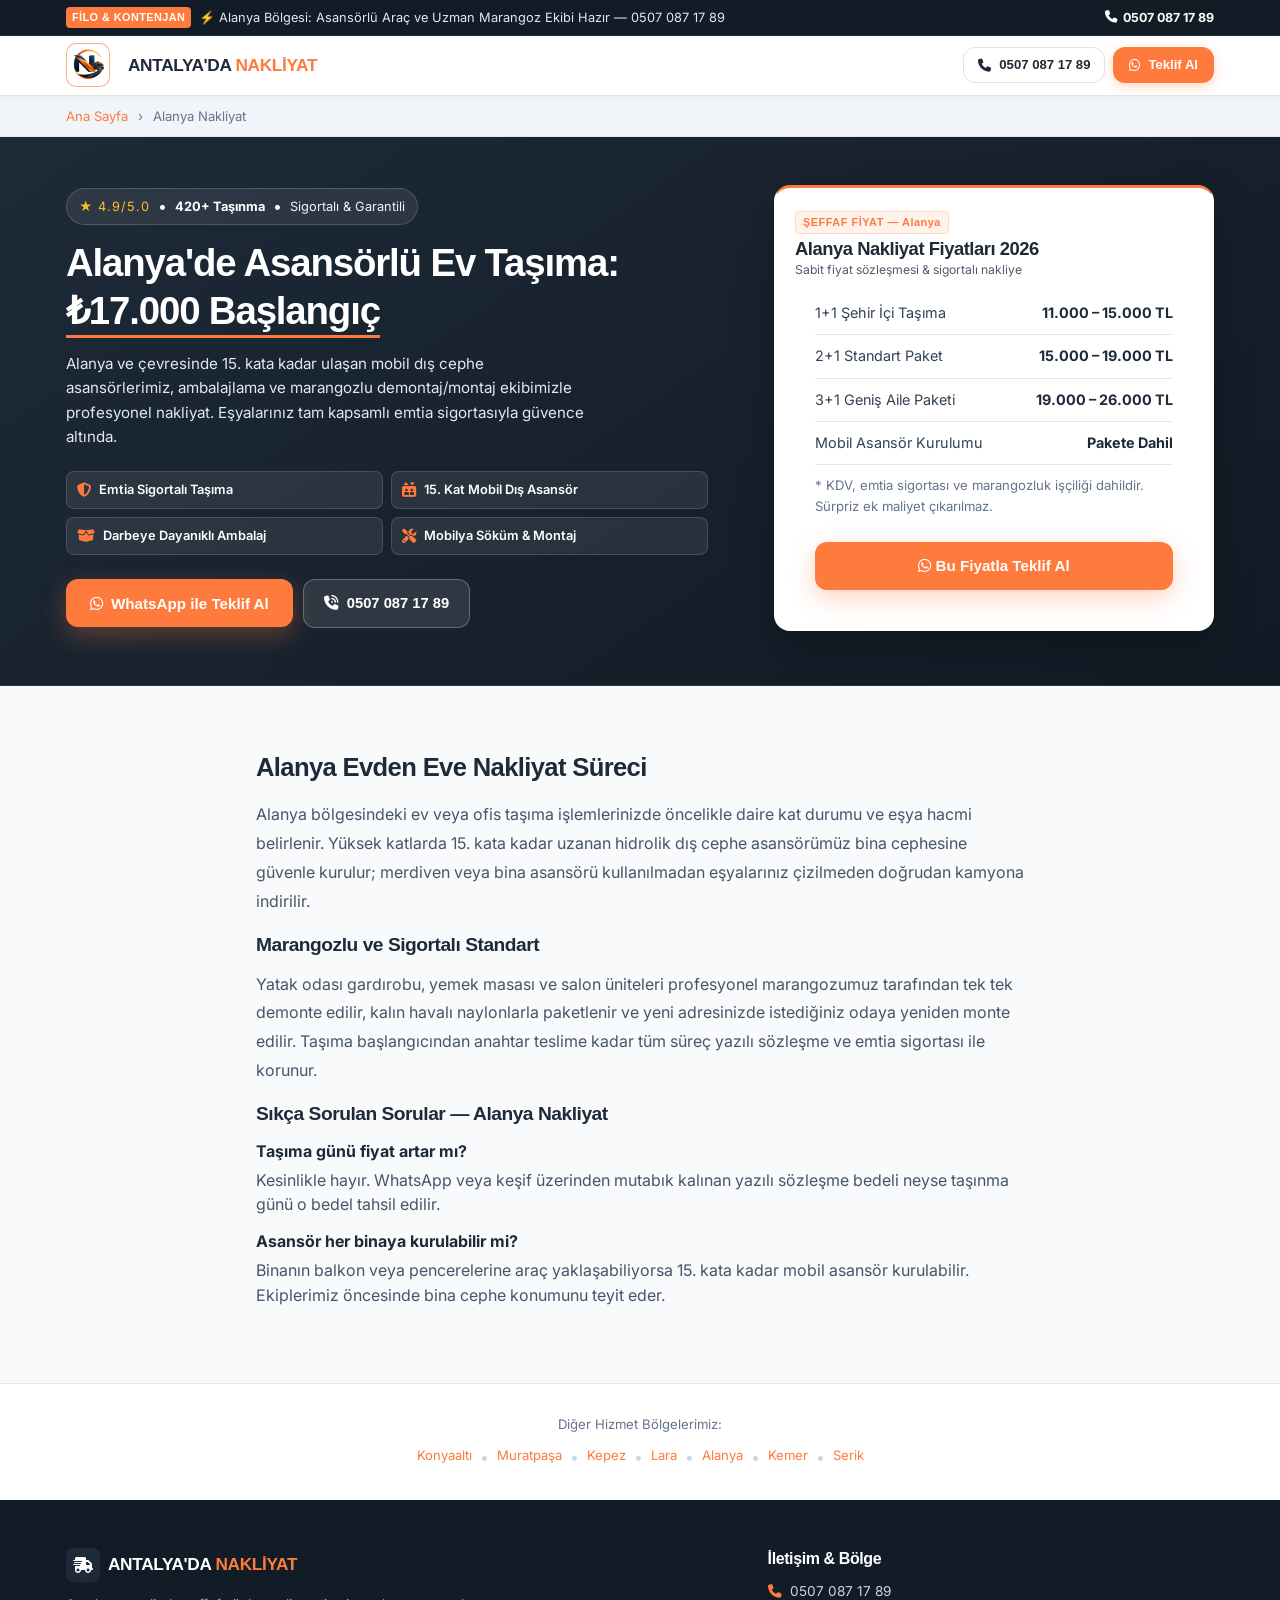
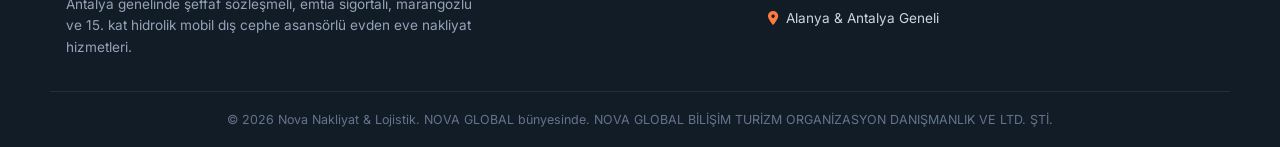
==== alanyada-nakliyat/index.html @ 2332b6cc "feat: 7 ilce mikro landing page eklendi (Konyaalti, Muratpasa, Kepez, Lara, Alanya, Kemer, Serik) + " ====
<!DOCTYPE html>
<html lang="tr">
<head>
    <meta charset="UTF-8">
    <meta name="viewport" content="width=device-width, initial-scale=1.0, viewport-fit=cover">
    <title>Alanya'da Nakliyat | ₺17.000 Asansörlü Evden Eve Taşıma — Nova Lojistik</title>
    <meta name="description" content="Alanya evden eve nakliyat: ₺17.000'den başlayan fiyatlarla 15. kat mobil dış asansörlü, emtia sigortalı, marangozlu ve profesyonel ambalajlı taşınma hizmeti.">
    <meta name="robots" content="index, follow, max-image-preview:large, max-snippet:-1, max-video-preview:-1">
    <link rel="canonical" href="https://antalyadanakliyat.com.tr/alanyada-nakliyat/">
    <meta name="geo.region" content="TR-07">
    <meta name="geo.placename" content="Alanya, Antalya">
    <meta name="geo.position" content="36.5441;32.0060">
    <meta name="ICBM" content="36.5441, 32.0060">
    <meta property="og:title" content="Alanya'de Nakliyat | ₺17.000 Asansörlü Taşıma">
    <meta property="og:description" content="Alanya evden eve nakliyat: 15. kat mobil asansör, marangozlu demontaj/montaj, sigortalı taşıma.">
    <meta property="og:url" content="https://antalyadanakliyat.com.tr/alanyada-nakliyat/">
    <meta property="og:type" content="website">
    <meta property="og:locale" content="tr_TR">
    <meta name="twitter:card" content="summary">
    <!-- Google tag -->
    <script async src="https://www.googletagmanager.com/gtag/js?id=G-0QV57408SD"></script>
    <script>
      window.dataLayer = window.dataLayer || [];
      function gtag(){dataLayer.push(arguments);}
      gtag('js', new Date());
      gtag('config', 'G-0QV57408SD');
    </script>
    <link rel="preconnect" href="https://fonts.googleapis.com">
    <link rel="preconnect" href="https://fonts.gstatic.com" crossorigin>
    <link href="https://fonts.googleapis.com/css2?family=IBM+Plex+Mono:wght@600;700&family=Inter:wght@400;500;600&family=Plus+Jakarta+Sans:wght@600;700;800&display=swap" rel="stylesheet">
    <link rel="stylesheet" href="https://cdnjs.cloudflare.com/ajax/libs/font-awesome/6.5.1/css/all.min.css">
    <link rel="icon" type="image/png" href="../images/logo.png">
    <link rel="stylesheet" href="../style.css">
    <script type="application/ld+json">
    {
      "@context": "https://schema.org",
      "@graph": [
        {
          "@type": "MovingCompany",
          "@id": "https://antalyadanakliyat.com.tr/#business",
          "name": "Alanya Evden Eve Nakliyat — Nova Lojistik",
          "url": "https://antalyadanakliyat.com.tr/alanyada-nakliyat/",
          "telephone": "+905070871789",
          "priceRange": "₺₺",
          "address": {
            "@type": "PostalAddress",
            "streetAddress": "Kültür Mahallesi 3856 Sokak No:2 D:1",
            "addressLocality": "Kepez",
            "addressRegion": "Antalya",
            "postalCode": "07070",
            "addressCountry": "TR"
          },
          "areaServed": "Alanya, Antalya",
          "openingHoursSpecification": {
            "@type": "OpeningHoursSpecification",
            "dayOfWeek": ["Monday","Tuesday","Wednesday","Thursday","Friday","Saturday","Sunday"],
            "opens": "07:30",
            "closes": "22:00"
          },
          "parentOrganization": {
            "@type": "Organization",
            "@id": "https://novadigital.com.tr/#organization",
            "name": "NOVA GLOBAL",
            "legalName": "NOVA GLOBAL BİLİŞİM TURİZM ORGANİZASYON DANIŞMANLIK VE LİMİTED ŞİRKETİ",
            "url": "https://novadigital.com.tr"
          }
        },
        {
          "@type": "Service",
          "name": "Alanya Evden Eve Asansörlü Nakliyat",
          "provider": {"@id": "https://antalyadanakliyat.com.tr/#business"},
          "serviceType": "Evden Eve Taşıma, Şehir İçi Nakliyat, Asansörlü Nakliye",
          "areaServed": "Alanya, Antalya",
          "offers": [
            {"@type": "Offer", "name": "1+1 Ev Taşıma", "price": "14000", "priceCurrency": "TRY"},
            {"@type": "Offer", "name": "2+1 Standart Taşıma", "price": "17000", "priceCurrency": "TRY"},
            {"@type": "Offer", "name": "3+1 Asansörlü Taşıma", "price": "22000", "priceCurrency": "TRY"}
          ]
        },
        {
          "@type": "BreadcrumbList",
          "itemListElement": [
            {"@type": "ListItem", "position": 1, "name": "Ana Sayfa", "item": "https://antalyadanakliyat.com.tr/"},
            {"@type": "ListItem", "position": 2, "name": "Alanya Nakliyat", "item": "https://antalyadanakliyat.com.tr/alanyada-nakliyat/"}
          ]
        }
      ]
    }
    </script>
</head>
<body>
    <!-- ANNOUNCEMENT -->
    <div class="top-announcement">
        <div class="container top-flex">
            <div class="notice-item">
                <span class="notice-badge">FİLO & KONTENJAN</span>
                <span class="announce-txt">⚡ Alanya Bölgesi: Asansörlü Araç ve Uzman Marangoz Ekibi Hazır — 0507 087 17 89</span>
            </div>
            <div class="notice-phone">
                <a href="tel:05070871789" class="phone-link"><i class="fa-solid fa-phone"></i> 0507 087 17 89</a>
            </div>
        </div>
    </div>

    <!-- HEADER -->
    <header class="site-header">
        <div class="container header-flex">
            <a href="/" class="brand-box">
                <img src="../images/logo.png" alt="Nova Nakliyat Logo" class="brand-logo-img" style="width:44px;height:44px;border-radius:10px;object-fit:contain;background:#fff;padding:2px;border:1.5px solid rgba(255,122,61,0.6);margin-right:10px;">
                <span class="brand-name">ANTALYA'DA <span class="brand-accent">NAKLİYAT</span></span>
            </a>
            <div class="header-actions">
                <a href="tel:05070871789" class="btn btn-outline-nav"><i class="fa-solid fa-phone"></i> 0507 087 17 89</a>
                <a href="https://wa.me/905070871789?text=Merhaba%2C+Alanya+i%C3%A7in+nakliyat+fiyat+teklifi+almak+istiyorum." target="_blank" class="btn btn-primary-nav"><i class="fa-brands fa-whatsapp"></i> Teklif Al</a>
            </div>
        </div>
    </header>

    <!-- BREADCRUMB -->
    <div style="background:#F1F5F9;border-bottom:1px solid #E2E8F0;padding:10px 0;font-size:0.82rem;color:#64748B;">
        <div class="container">
            <a href="/" style="color:#FF7A3D;text-decoration:none;">Ana Sayfa</a>
            <span style="margin:0 6px;">›</span>
            <span>Alanya Nakliyat</span>
        </div>
    </div>

    <!-- HERO -->
    <section class="hero-clean">
        <div class="container hero-grid">
            <div class="hero-left">
                <div class="trust-score-pill">
                    <span class="stars">★ 4.9/5.0</span>
                    <span class="pill-dot">•</span>
                    <span class="score-text"><strong>420+ Taşınma</strong></span>
                    <span class="pill-dot">•</span>
                    <span class="score-text">Sigortalı &amp; Garantili</span>
                </div>
                <h1 class="hero-h1">Alanya'de Asansörlü Ev Taşıma: <span class="hero-accent">₺17.000 Başlangıç</span></h1>
                <p class="hero-desc">Alanya ve çevresinde 15. kata kadar ulaşan mobil dış cephe asansörlerimiz, ambalajlama ve marangozlu demontaj/montaj ekibimizle profesyonel nakliyat. Eşyalarınız tam kapsamlı emtia sigortasıyla güvence altında.</p>
                <div class="proof-chips-row">
                    <div class="proof-chip-item"><i class="fa-solid fa-shield-halved"></i><span>Emtia Sigortalı Taşıma</span></div>
                    <div class="proof-chip-item"><i class="fa-solid fa-elevator"></i><span>15. Kat Mobil Dış Asansör</span></div>
                    <div class="proof-chip-item"><i class="fa-solid fa-box-open"></i><span>Darbeye Dayanıklı Ambalaj</span></div>
                    <div class="proof-chip-item"><i class="fa-solid fa-screwdriver-wrench"></i><span>Mobilya Söküm &amp; Montaj</span></div>
                </div>
                <div class="hero-cta-group">
                    <a href="https://wa.me/905070871789?text=Merhaba%2C+Alanya+evden+eve+nakliyat+teklifi+istiyorum." target="_blank" class="btn btn-hero-primary"><i class="fa-brands fa-whatsapp"></i> WhatsApp ile Teklif Al</a>
                    <a href="tel:05070871789" class="btn btn-hero-secondary"><i class="fa-solid fa-phone-volume"></i> 0507 087 17 89</a>
                </div>
            </div>
            <!-- PRICE CARD -->
            <div class="hero-calc-wrapper">
                <div class="calc-top">
                    <span class="calc-tag">ŞEFFAF FİYAT — Alanya</span>
                    <h3>Alanya Nakliyat Fiyatları 2026</h3>
                    <p class="calc-sub">Sabit fiyat sözleşmesi &amp; sigortalı nakliye</p>
                </div>
                <div style="padding:0 20px 20px;">
                    <table style="width:100%;border-collapse:collapse;font-size:0.9rem;">
                        <tr style="border-bottom:1px solid #E2E8F0;">
                            <td style="padding:10px 0;color:#334155;">1+1 Şehir İçi Taşıma</td>
                            <td style="padding:10px 0;font-weight:700;color:#1E2A38;text-align:right;">11.000 – 15.000 TL</td>
                        </tr>
                        <tr style="border-bottom:1px solid #E2E8F0;">
                            <td style="padding:10px 0;color:#334155;">2+1 Standart Paket</td>
                            <td style="padding:10px 0;font-weight:700;color:#1E2A38;text-align:right;">15.000 – 19.000 TL</td>
                        </tr>
                        <tr style="border-bottom:1px solid #E2E8F0;">
                            <td style="padding:10px 0;color:#334155;">3+1 Geniş Aile Paketi</td>
                            <td style="padding:10px 0;font-weight:700;color:#1E2A38;text-align:right;">19.000 – 26.000 TL</td>
                        </tr>
                        <tr style="border-bottom:1px solid #E2E8F0;">
                            <td style="padding:10px 0;color:#334155;">Mobil Asansör Kurulumu</td>
                            <td style="padding:10px 0;font-weight:700;color:#1E2A38;text-align:right;">Pakete Dahil</td>
                        </tr>
                        <tr>
                            <td style="padding:10px 0;color:#64748B;font-size:0.82rem;" colspan="2">* KDV, emtia sigortası ve marangozluk işçiliği dahildir. Sürpriz ek maliyet çıkarılmaz.</td>
                        </tr>
                    </table>
                    <a href="https://wa.me/905070871789?text=Merhaba%2C+Alanya+nakliyat+teklifi+almak+istiyorum." target="_blank" class="btn btn-hero-primary btn-block" style="margin-top:16px;display:block;text-align:center;"><i class="fa-brands fa-whatsapp"></i> Bu Fiyatla Teklif Al</a>
                </div>
            </div>
        </div>
    </section>

    <!-- SEO CONTENT -->
    <section class="section" style="background:#F8FAFC;">
        <div class="container" style="max-width:800px;margin:0 auto;">
            <h2 style="font-size:1.6rem;color:#1E2A38;margin-bottom:16px;">Alanya Evden Eve Nakliyat Süreci</h2>
            <p style="color:#475569;line-height:1.8;margin-bottom:16px;">Alanya bölgesindeki ev veya ofis taşıma işlemlerinizde öncelikle daire kat durumu ve eşya hacmi belirlenir. Yüksek katlarda 15. kata kadar uzanan hidrolik dış cephe asansörümüz bina cephesine güvenle kurulur; merdiven veya bina asansörü kullanılmadan eşyalarınız çizilmeden doğrudan kamyona indirilir.</p>
            <h3 style="font-size:1.2rem;color:#1E2A38;margin-bottom:12px;">Marangozlu ve Sigortalı Standart</h3>
            <p style="color:#475569;line-height:1.8;margin-bottom:16px;">Yatak odası gardırobu, yemek masası ve salon üniteleri profesyonel marangozumuz tarafından tek tek demonte edilir, kalın havalı naylonlarla paketlenir ve yeni adresinizde istediğiniz odaya yeniden monte edilir. Taşıma başlangıcından anahtar teslime kadar tüm süreç yazılı sözleşme ve emtia sigortası ile korunur.</p>
            <h3 style="font-size:1.2rem;color:#1E2A38;margin-bottom:12px;">Sıkça Sorulan Sorular — Alanya Nakliyat</h3>
            <div style="margin-bottom:12px;"><strong style="color:#1E2A38;">Taşıma günü fiyat artar mı?</strong><p style="color:#475569;margin-top:4px;">Kesinlikle hayır. WhatsApp veya keşif üzerinden mutabık kalınan yazılı sözleşme bedeli neyse taşınma günü o bedel tahsil edilir.</p></div>
            <div style="margin-bottom:12px;"><strong style="color:#1E2A38;">Asansör her binaya kurulabilir mi?</strong><p style="color:#475569;margin-top:4px;">Binanın balkon veya pencerelerine araç yaklaşabiliyorsa 15. kata kadar mobil asansör kurulabilir. Ekiplerimiz öncesinde bina cephe konumunu teyit eder.</p></div>
        </div>
    </section>

    <!-- HİZMET BÖLGELERİ LINKS -->
    <section class="section" style="background:#fff;padding:30px 0;border-top:1px solid #E2E8F0;">
        <div class="container">
            <p style="font-size:0.82rem;color:#64748B;text-align:center;margin-bottom:10px;">Diğer Hizmet Bölgelerimiz:</p>
            <div style="display:flex;flex-wrap:wrap;gap:8px;justify-content:center;">
                <a href="/konyaaltinda-nakliyat/" style="font-size:0.82rem;color:#FF7A3D;text-decoration:none;">Konyaaltı</a>
                <span style="color:#CBD5E1;">•</span>
                <a href="/muratpasada-nakliyat/" style="font-size:0.82rem;color:#FF7A3D;text-decoration:none;">Muratpaşa</a>
                <span style="color:#CBD5E1;">•</span>
                <a href="/kepezde-nakliyat/" style="font-size:0.82rem;color:#FF7A3D;text-decoration:none;">Kepez</a>
                <span style="color:#CBD5E1;">•</span>
                <a href="/larada-nakliyat/" style="font-size:0.82rem;color:#FF7A3D;text-decoration:none;">Lara</a>
                <span style="color:#CBD5E1;">•</span>
                <a href="/alanyada-nakliyat/" style="font-size:0.82rem;color:#FF7A3D;text-decoration:none;">Alanya</a>
                <span style="color:#CBD5E1;">•</span>
                <a href="/kemerde-nakliyat/" style="font-size:0.82rem;color:#FF7A3D;text-decoration:none;">Kemer</a>
                <span style="color:#CBD5E1;">•</span>
                <a href="/serikte-nakliyat/" style="font-size:0.82rem;color:#FF7A3D;text-decoration:none;">Serik</a>
            </div>
        </div>
    </section>

    <!-- FOOTER -->
    <footer class="site-footer">
        <div class="container footer-grid">
            <div>
                <div class="brand-box" style="margin-bottom:12px;">
                    <div class="brand-symbol"><i class="fa-solid fa-truck-fast"></i></div>
                    <span class="brand-name" style="color:white;">ANTALYA'DA <span class="brand-accent">NAKLİYAT</span></span>
                </div>
                <p class="footer-desc">Antalya genelinde şeffaf sözleşmeli, emtia sigortalı, marangozlu ve 15. kat hidrolik mobil dış cephe asansörlü evden eve nakliyat hizmetleri.</p>
            </div>
            <div>
                <h4 class="footer-heading">İletişim & Bölge</h4>
                <p class="footer-contact-item"><i class="fa-solid fa-phone"></i> 0507 087 17 89</p>
                <p class="footer-contact-item"><i class="fa-solid fa-location-dot"></i> Alanya & Antalya Geneli</p>
            </div>
        </div>
        <div class="footer-copy">
            <div class="container text-center">
                <p>© 2026 Nova Nakliyat &amp; Lojistik. NOVA GLOBAL bünyesinde. NOVA GLOBAL BİLİŞİM TURİZM ORGANİZASYON DANIŞMANLIK VE LTD. ŞTİ.</p>
            </div>
        </div>
    </footer>

    <!-- MOBILE STICKY BAR -->
    <div class="mobile-sticky-bar">
        <a href="tel:05070871789" class="sticky-btn btn-call-mobile"><i class="fa-solid fa-phone-volume"></i><span>0507 087 17 89</span></a>
        <a href="https://wa.me/905070871789?text=Merhaba%2C+Alanya+nakliyat+teklifi+almak+istiyorum." target="_blank" class="sticky-btn btn-wa-mobile"><i class="fa-brands fa-whatsapp"></i><span>WhatsApp Teklif</span></a>
    </div>

    <script src="../app.js"></script>
</body>
</html>
---- style.css ----
/* ==========================================================================
   ANTALYA'DA NAKLİYAT — HEAVY-DUTY LOGISTICS & FREIGHT DESIGN SYSTEM (2026)
   Theme: Deep Charcoal Slate (#1E2A38), Freight Amber (#FF7A3D) & Kraft Packaging Bej (#E8DCC8)
   Typography: Space Grotesk (Headings) + Inter (Body) + IBM Plex Mono (Prices)
   ========================================================================== */

:root {
    /* Primary / Logistics Palette */
    --color-charcoal: #1E2A38;
    --color-charcoal-dark: #121C26;
    --color-charcoal-light: #2B3C4F;
    --color-hero-bg: linear-gradient(145deg, #1E2A38 0%, #111A24 100%);
    
    /* Freight Amber / Action CTA */
    --color-amber: #FF7A3D;
    --color-amber-hover: #E66226;
    --color-amber-light: #FFF2EB;
    --color-amber-border: #FFD6C2;
    
    /* Packaging Kraft Sand Support */
    --color-sand: #E8DCC8;
    --color-sand-light: #F7F4ED;
    --color-sand-badge: #8C6D46;
    
    /* Neutrals & Surfaces */
    --color-bg-light: #F8F7F4;
    --color-surface: #FFFFFF;
    --color-text: #1E2A38;
    --color-text-sub: #4E5D6E;
    --color-text-muted: #94A3B8;
    --color-border: #E5E2DC;
    --color-white: #FFFFFF;
    
    /* Elevation & Radii */
    --radius-sm: 8px;
    --radius-md: 12px;
    --radius-lg: 16px;
    
    --shadow-sm: 0 2px 6px rgba(30, 42, 56, 0.04);
    --shadow-card: 0 10px 30px rgba(30, 42, 56, 0.06);
    --shadow-card-hover: 0 16px 40px rgba(30, 42, 56, 0.12);
    --shadow-amber: 0 8px 24px rgba(255, 122, 61, 0.32);
    --shadow-popular: 0 16px 44px rgba(255, 122, 61, 0.18);
}

/* 100% BULLETPROOF ZERO HORIZONTAL OVERFLOW */
*, *::before, *::after {
    margin: 0;
    padding: 0;
    box-sizing: border-box;
}

html {
    scroll-behavior: smooth;
    font-size: 16px;
    width: 100%;
    max-width: 100%;
    overflow-x: hidden;
}

body {
    font-family: 'Inter', -apple-system, BlinkMacSystemFont, 'Segoe UI', Roboto, sans-serif;
    color: var(--color-text);
    background-color: var(--color-bg-light);
    line-height: 1.55;
    -webkit-font-smoothing: antialiased;
    -webkit-text-size-adjust: 100%;
    width: 100%;
    max-width: 100%;
    overflow-x: hidden;
    position: relative;
}

h1, h2, h3, h4 {
    font-family: 'Sora', sans-serif;
    color: var(--color-charcoal);
    letter-spacing: -0.025em;
    line-height: 1.35;
}

a {
    text-decoration: none;
    color: inherit;
    transition: all 0.2s cubic-bezier(0.16, 1, 0.3, 1);
}

ul {
    list-style: none;
}

img {
    max-width: 100%;
    height: auto;
    display: block;
}

.container {
    width: 100%;
    max-width: 1180px;
    margin: 0 auto;
    padding: 0 16px;
    box-sizing: border-box;
}

.text-center {
    text-align: center;
}

/* SECTION UTILS */
.section {
    padding: 64px 0;
    width: 100%;
    max-width: 100%;
    overflow: hidden;
}

.section-title {
    max-width: 680px;
    margin: 0 auto 40px;
}

.section-badge {
    display: inline-block;
    background: var(--color-sand-light);
    color: var(--color-sand-badge);
    font-family: 'Sora', sans-serif;
    font-size: 0.74rem;
    font-weight: 800;
    letter-spacing: 0.08em;
    text-transform: uppercase;
    padding: 4px 10px;
    border-radius: 6px;
    margin-bottom: 10px;
    border: 1px solid rgba(140, 109, 70, 0.2);
}

.section-title h2 {
    font-size: clamp(1.5rem, 3vw, 2.1rem);
    font-weight: 800;
    margin-bottom: 10px;
    color: var(--color-charcoal);
}

.section-title p {
    font-size: 0.95rem;
    color: var(--color-text-sub);
    line-height: 1.6;
}

/* ==========================================================================
   1. TOP ANNOUNCEMENT
   ========================================================================== */
.top-announcement {
    background: var(--color-charcoal-dark);
    color: var(--color-white);
    padding: 7px 0;
    font-size: 0.78rem;
    border-bottom: 1px solid rgba(255, 255, 255, 0.08);
}

.top-flex {
    display: flex;
    justify-content: space-between;
    align-items: center;
    gap: 10px;
    width: 100%;
}

.notice-item {
    display: inline-flex;
    align-items: center;
    gap: 8px;
    min-width: 0;
}

.notice-badge {
    background: var(--color-amber);
    color: #FFFFFF;
    font-family: 'Sora', sans-serif;
    font-weight: 800;
    font-size: 0.68rem;
    padding: 2px 6px;
    border-radius: 4px;
    letter-spacing: 0.04em;
    flex-shrink: 0;
}

.announce-txt {
    color: #E2E8F0;
    font-size: 0.8rem;
    white-space: nowrap;
    overflow: hidden;
    text-overflow: ellipsis;
}

.phone-link {
    color: #FFFFFF;
    font-weight: 700;
    display: inline-flex;
    align-items: center;
    gap: 6px;
    white-space: nowrap;
    flex-shrink: 0;
}

.phone-link:hover {
    color: var(--color-amber);
}

/* ==========================================================================
   2. HEADER
   ========================================================================== */
.site-header {
    background: var(--color-surface);
    border-bottom: 1px solid var(--color-border);
    position: sticky;
    top: 0;
    z-index: 100;
    height: 60px;
    display: flex;
    align-items: center;
    box-shadow: var(--shadow-sm);
    width: 100%;
}

.header-flex {
    display: flex;
    align-items: center;
    justify-content: space-between;
    width: 100%;
    gap: 10px;
}

.brand-box {
    display: inline-flex;
    align-items: center;
    gap: 8px;
    flex-shrink: 0;
    min-width: 0;
}

.brand-symbol {
    width: 34px;
    height: 34px;
    border-radius: 8px;
    background: var(--color-charcoal);
    color: var(--color-white);
    display: flex;
    align-items: center;
    justify-content: center;
    font-size: 1rem;
    box-shadow: 0 3px 8px rgba(30, 42, 56, 0.2);
    flex-shrink: 0;
}

.brand-name {
    font-family: 'Sora', sans-serif;
    font-size: 1.08rem;
    font-weight: 800;
    color: var(--color-charcoal);
    line-height: 1;
    letter-spacing: -0.02em;
    white-space: nowrap;
}

.brand-name .brand-accent {
    color: var(--color-amber);
}

.header-actions {
    display: inline-flex;
    align-items: center;
    gap: 8px;
    flex-shrink: 0;
}

/* ==========================================================================
   BUTTON SYSTEM
   ========================================================================== */
.btn {
    display: inline-flex;
    align-items: center;
    justify-content: center;
    gap: 8px;
    font-family: 'Sora', sans-serif;
    font-weight: 700;
    border-radius: var(--radius-md);
    cursor: pointer;
    border: none;
    transition: all 0.2s cubic-bezier(0.16, 1, 0.3, 1);
    text-align: center;
    font-size: 0.88rem;
    min-height: 42px;
    padding: 8px 18px;
    white-space: nowrap;
    flex-shrink: 0;
    box-sizing: border-box;
}

.btn:hover {
    transform: translateY(-2px);
}

.btn:active {
    transform: translateY(0);
}

/* Nav Buttons */
.btn-outline-nav {
    background: transparent;
    color: var(--color-charcoal);
    border: 1.5px solid var(--color-border);
    padding: 6px 14px;
    font-size: 0.82rem;
    min-height: 36px;
}
.btn-outline-nav:hover {
    border-color: var(--color-charcoal);
    background: var(--color-bg-light);
}

.btn-primary-nav {
    background: var(--color-amber);
    color: #FFFFFF;
    box-shadow: 0 4px 12px rgba(255, 122, 61, 0.28);
    padding: 6px 16px;
    font-size: 0.82rem;
    min-height: 36px;
}
.btn-primary-nav:hover {
    background: var(--color-amber-hover);
}

/* Hero Buttons */
.btn-hero-primary {
    background: var(--color-amber);
    color: #FFFFFF;
    font-size: 0.95rem;
    font-weight: 800;
    padding: 12px 24px;
    min-height: 48px;
    border-radius: var(--radius-md);
    box-shadow: var(--shadow-amber);
}
.btn-hero-primary:hover {
    background: var(--color-amber-hover);
    box-shadow: 0 10px 28px rgba(255, 122, 61, 0.45);
}

.btn-hero-secondary {
    background: rgba(255, 255, 255, 0.1);
    color: #FFFFFF;
    border: 1.5px solid rgba(255, 255, 255, 0.25);
    font-size: 0.92rem;
    padding: 12px 20px;
    min-height: 48px;
    border-radius: var(--radius-md);
}
.btn-hero-secondary:hover {
    background: rgba(255, 255, 255, 0.2);
}

.btn-block {
    width: 100%;
}

/* ==========================================================================
   3. HERO SECTION (CHARCOAL SLATE THEME)
   ========================================================================== */
.hero-clean {
    background: var(--color-hero-bg);
    color: #FFFFFF;
    padding: 48px 0 54px;
    position: relative;
    border-bottom: 1px solid rgba(255, 255, 255, 0.08);
    width: 100%;
    overflow: hidden;
}

.hero-grid {
    display: grid;
    grid-template-columns: 1.15fr 0.85fr;
    gap: 32px;
    align-items: center;
    width: 100%;
}

.hero-left {
    min-width: 0;
}

/* Trust Pill */
.trust-score-pill {
    display: inline-flex;
    align-items: center;
    gap: 8px;
    background: rgba(255, 255, 255, 0.08);
    border: 1px solid rgba(255, 255, 255, 0.16);
    padding: 5px 12px;
    border-radius: 999px;
    margin-bottom: 14px;
    max-width: 100%;
}

.trust-score-pill .stars {
    color: #FBBF24;
    font-size: 0.8rem;
    letter-spacing: 1px;
    flex-shrink: 0;
}

.trust-score-pill .score-text {
    font-size: 0.8rem;
    color: #F1F5F9;
    white-space: nowrap;
    overflow: hidden;
    text-overflow: ellipsis;
}

.trust-score-pill .score-text strong {
    color: #FFFFFF;
}

.hero-h1 {
    font-size: clamp(1.6rem, 3.2vw, 2.4rem);
    font-weight: 800;
    line-height: 1.25;
    margin-bottom: 14px;
    color: #FFFFFF !important;
    letter-spacing: -0.03em;
    word-break: break-word;
}

.hero-h1 .hero-accent {
    color: #FFFFFF;
    display: inline-block;
    border-bottom: 3px solid var(--color-amber);
}

.hero-desc {
    font-size: 0.95rem;
    color: #E2E8F0;
    margin-bottom: 22px;
    line-height: 1.6;
    max-width: 520px;
}

/* Proof Chips (Single-Line Amber/Kraft Pill Chips) */
.proof-chips-row {
    display: grid;
    grid-template-columns: repeat(2, minmax(0, 1fr));
    gap: 8px;
    margin-bottom: 24px;
    width: 100%;
}

.proof-chip-item {
    background: rgba(255, 255, 255, 0.08);
    border: 1px solid rgba(255, 255, 255, 0.14);
    padding: 8px 10px;
    border-radius: var(--radius-sm);
    font-size: 0.8rem;
    font-weight: 600;
    color: #FFFFFF;
    display: flex;
    align-items: center;
    gap: 8px;
    min-width: 0;
}

.proof-chip-item span {
    white-space: nowrap;
    overflow: hidden;
    text-overflow: ellipsis;
}

.proof-chip-item i {
    color: var(--color-amber);
    font-size: 0.9rem;
    flex-shrink: 0;
}

.hero-cta-group {
    display: flex;
    gap: 10px;
    flex-wrap: wrap;
    align-items: center;
    width: 100%;
}

/* ==========================================================================
   CALCULATOR CARD (HERO RIGHT — COMPACT WITH TOP AMBER ACCENT)
   ========================================================================== */
.hero-calc-wrapper {
    background: var(--color-surface);
    border-radius: var(--radius-lg);
    padding: 20px;
    box-shadow: 0 16px 40px rgba(0, 0, 0, 0.25);
    border: 1px solid rgba(255, 255, 255, 0.2);
    border-top: 3px solid var(--color-amber);
    color: var(--color-text);
    width: 100%;
    max-width: 440px;
    margin-left: auto;
    box-sizing: border-box;
}

.calc-top {
    margin-bottom: 12px;
    text-align: left;
}

.calc-tag {
    display: inline-block;
    font-family: 'Sora', sans-serif;
    font-size: 0.68rem;
    font-weight: 800;
    color: var(--color-amber);
    background: var(--color-amber-light);
    border: 1px solid var(--color-amber-border);
    padding: 2px 7px;
    border-radius: 4px;
    letter-spacing: 0.05em;
    margin-bottom: 4px;
}

.calc-top h3 {
    font-size: 1.15rem;
    font-weight: 800;
    color: var(--color-charcoal);
    margin-bottom: 1px;
    line-height: 1.2;
}

.calc-sub {
    font-size: 0.76rem;
    color: var(--color-text-sub);
}

.calc-form-clean .field-box {
    margin-bottom: 9px;
}

.calc-form-clean label {
    display: block;
    font-size: 0.76rem;
    font-weight: 700;
    color: var(--color-charcoal);
    margin-bottom: 3px;
}

.calc-form-clean label i {
    color: var(--color-amber);
    margin-right: 4px;
}

.select-clean {
    width: 100%;
    height: 38px;
    border: 1.5px solid var(--color-border);
    border-radius: var(--radius-sm);
    padding: 0 10px;
    font-family: 'Inter', sans-serif;
    font-size: 0.82rem;
    color: var(--color-text);
    background-color: var(--color-bg-light);
    outline: none;
    transition: all 0.2s;
    box-sizing: border-box;
}

.select-clean:focus {
    border-color: var(--color-amber);
    background-color: #FFFFFF;
    box-shadow: 0 0 0 3px rgba(255, 122, 61, 0.12);
}

.price-output-box {
    background: var(--color-bg-light);
    border: 1.5px solid var(--color-border);
    border-radius: var(--radius-md);
    padding: 10px 14px;
    text-align: center;
    margin: 10px 0 12px;
}

.price-output-box .out-title {
    font-size: 0.72rem;
    font-weight: 600;
    color: var(--color-text-sub);
    text-transform: uppercase;
    letter-spacing: 0.04em;
}

.price-output-box .out-amount {
    font-family: 'IBM Plex Mono', monospace;
    font-size: 1.65rem;
    font-weight: 800;
    color: var(--color-charcoal);
    line-height: 1.1;
    margin: 2px 0;
}

.price-output-box .out-sub {
    display: inline-flex;
    align-items: center;
    gap: 4px;
    font-size: 0.72rem;
    font-weight: 600;
    color: var(--color-amber);
}

#btnCalculateNakliyat {
    min-height: 44px;
    padding: 10px 18px;
    font-size: 0.92rem;
}

/* ==========================================================================
   4. VISUAL PROOF SHOWCASE
   ========================================================================== */
.visual-proof-section {
    background: var(--color-surface);
    border-bottom: 1px solid var(--color-border);
}

.visual-grid {
    display: grid;
    grid-template-columns: repeat(3, 1fr);
    gap: 24px;
    width: 100%;
}

.visual-card {
    background: var(--color-surface);
    border-radius: var(--radius-lg);
    border: 1px solid var(--color-border);
    overflow: hidden;
    box-shadow: var(--shadow-card);
    transition: all 0.25s cubic-bezier(0.16, 1, 0.3, 1);
    display: flex;
    flex-direction: column;
    min-width: 0;
}

.visual-card:hover {
    transform: translateY(-4px);
    box-shadow: var(--shadow-card-hover);
    border-color: #CBD5E1;
}

.visual-img-wrap {
    position: relative;
    height: 180px;
    overflow: hidden;
    width: 100%;
}

.visual-img {
    width: 100%;
    height: 100%;
    object-fit: cover;
    display: block;
    transition: transform 0.4s ease;
}

.visual-card:hover .visual-img {
    transform: scale(1.04);
}

.visual-overlay {
    position: absolute;
    inset: 0;
    background: linear-gradient(to top, rgba(30, 42, 56, 0.55), transparent 60%);
}

.visual-info {
    padding: 20px;
    display: flex;
    flex-direction: column;
    flex: 1;
    min-width: 0;
}

.visual-tag {
    display: inline-flex;
    align-items: center;
    gap: 5px;
    background: var(--color-sand-light);
    color: var(--color-sand-badge);
    font-size: 0.72rem;
    font-weight: 800;
    padding: 3px 8px;
    border-radius: 6px;
    margin-bottom: 8px;
    align-self: flex-start;
}

.visual-info h3 {
    font-size: 1.08rem;
    font-weight: 800;
    color: var(--color-charcoal);
    margin-bottom: 6px;
    line-height: 1.35;
}

.visual-info p {
    font-size: 0.86rem;
    color: var(--color-text-sub);
    line-height: 1.55;
}

/* ==========================================================================
   5. HOW IT WORKS (TIMELINE)
   ========================================================================== */
.process-section {
    background: var(--color-bg-light);
    border-bottom: 1px solid var(--color-border);
}

.timeline-wrapper {
    position: relative;
    width: 100%;
}

.timeline-line {
    position: absolute;
    top: 40px;
    left: 12%;
    right: 12%;
    height: 2px;
    background: var(--color-border);
    z-index: 1;
}

.process-grid {
    display: grid;
    grid-template-columns: repeat(3, 1fr);
    gap: 24px;
    position: relative;
    z-index: 2;
    width: 100%;
}

.process-card {
    background: var(--color-surface);
    border: 1px solid var(--color-border);
    border-radius: var(--radius-lg);
    padding: 28px 20px;
    text-align: center;
    box-shadow: var(--shadow-card);
    transition: all 0.2s;
    min-width: 0;
}

.process-card:hover {
    transform: translateY(-4px);
    box-shadow: var(--shadow-card-hover);
}

.process-num {
    width: 50px;
    height: 50px;
    border-radius: 50%;
    background: var(--color-charcoal);
    color: #FFFFFF;
    font-family: 'IBM Plex Mono', monospace;
    font-size: 1.15rem;
    font-weight: 800;
    display: flex;
    align-items: center;
    justify-content: center;
    margin: 0 auto 16px;
    box-shadow: 0 5px 14px rgba(30, 42, 56, 0.2);
    border: 3px solid #FFFFFF;
}

.process-card:nth-child(2) .process-num {
    background: var(--color-amber);
    box-shadow: 0 5px 14px rgba(255, 122, 61, 0.35);
}

.process-card h3 {
    font-size: 1.1rem;
    font-weight: 800;
    color: var(--color-charcoal);
    margin-bottom: 6px;
}

.process-card p {
    font-size: 0.86rem;
    color: var(--color-text-sub);
    line-height: 1.55;
}

/* ==========================================================================
   6. PRICING PACKAGES (ELEVATED POPULAR CARD)
   ========================================================================== */
.pricing-clean-section {
    background: var(--color-surface);
    border-bottom: 1px solid var(--color-border);
}

.pack-grid {
    display: grid;
    grid-template-columns: repeat(3, 1fr);
    gap: 24px;
    align-items: stretch;
    width: 100%;
}

.pack-box {
    background: var(--color-surface);
    border: 1.5px solid var(--color-border);
    border-radius: var(--radius-lg);
    padding: 28px 22px;
    box-shadow: var(--shadow-card);
    display: flex;
    flex-direction: column;
    position: relative;
    transition: all 0.25s cubic-bezier(0.16, 1, 0.3, 1);
    min-width: 0;
}

.pack-box:hover {
    transform: translateY(-4px);
    box-shadow: var(--shadow-card-hover);
}

.pack-box.popular {
    border: 2px solid var(--color-amber);
    box-shadow: var(--shadow-popular);
    transform: translateY(-6px);
    background: #FFFFFF;
}

.pop-ribbon {
    position: absolute;
    top: -12px;
    left: 50%;
    transform: translateX(-50%);
    background: var(--color-amber);
    color: #FFFFFF;
    font-family: 'Space Grotesk', sans-serif;
    font-size: 0.7rem;
    font-weight: 800;
    letter-spacing: 0.05em;
    padding: 3px 12px;
    border-radius: 999px;
    box-shadow: 0 4px 10px rgba(255, 122, 61, 0.4);
    white-space: nowrap;
    max-width: 90%;
}

.pack-top {
    border-bottom: 1px solid var(--color-border);
    padding-bottom: 16px;
    margin-bottom: 18px;
}

.pack-category {
    display: inline-block;
    font-size: 0.7rem;
    font-weight: 800;
    letter-spacing: 0.06em;
    color: var(--color-text-muted);
    margin-bottom: 4px;
    text-transform: uppercase;
}

.pack-top h3 {
    font-size: 1.18rem;
    font-weight: 800;
    color: var(--color-charcoal);
    margin-bottom: 6px;
}

.pack-top p {
    font-size: 0.84rem;
    color: var(--color-text-sub);
    line-height: 1.45;
    margin-bottom: 12px;
    min-height: 38px;
}

.pack-price-wrap {
    display: flex;
    flex-direction: column;
    gap: 2px;
}

.pack-price {
    font-family: 'IBM Plex Mono', monospace;
    font-size: 2rem;
    font-weight: 800;
    color: var(--color-charcoal);
    line-height: 1;
}

.pack-price.price-amber {
    color: var(--color-amber);
}

.price-suffix {
    font-size: 0.75rem;
    color: var(--color-text-muted);
    font-weight: 500;
}

.pack-bullets {
    margin-bottom: 24px;
    flex: 1;
}

.pack-bullets li {
    display: flex;
    align-items: flex-start;
    gap: 8px;
    font-size: 0.85rem;
    color: var(--color-text);
    margin-bottom: 10px;
    line-height: 1.4;
}

/* Amber checklist marks */
.pack-bullets li i {
    color: var(--color-amber);
    font-size: 0.85rem;
    margin-top: 3px;
    flex-shrink: 0;
}

.btn-pack-outline {
    background: transparent;
    color: var(--color-charcoal);
    border: 1.5px solid var(--color-border);
    border-radius: var(--radius-md);
}
.btn-pack-outline:hover {
    border-color: var(--color-charcoal);
    background: var(--color-bg-light);
}

.btn-pack-primary {
    background: var(--color-amber);
    color: #FFFFFF;
    border-radius: var(--radius-md);
    box-shadow: var(--shadow-amber);
}
.btn-pack-primary:hover {
    background: var(--color-amber-hover);
    box-shadow: 0 8px 24px rgba(255, 122, 61, 0.45);
}

/* ==========================================================================
   6.5 TRUST GUARANTEE STRIP
   ========================================================================== */
.trust-guarantee-strip {
    background: var(--color-sand-light);
    border-top: 1px solid var(--color-border);
    border-bottom: 1px solid var(--color-border);
    padding: 24px 0;
}

.trust-strip-flex {
    display: grid;
    grid-template-columns: repeat(3, 1fr);
    gap: 20px;
    align-items: center;
}

.strip-item {
    display: flex;
    align-items: center;
    gap: 12px;
}

.strip-item i {
    font-size: 1.6rem;
    color: var(--color-amber);
    flex-shrink: 0;
}

.strip-item strong {
    display: block;
    font-family: 'Space Grotesk', sans-serif;
    font-size: 0.88rem;
    color: var(--color-charcoal);
}

.strip-item span {
    display: block;
    font-size: 0.78rem;
    color: var(--color-text-sub);
}

/* ==========================================================================
   7. FOOTER
   ========================================================================== */
.site-footer {
    background: var(--color-charcoal-dark);
    color: #FFFFFF;
    padding-top: 48px;
    width: 100%;
    overflow: hidden;
}

.footer-grid {
    display: grid;
    grid-template-columns: 1.2fr 0.8fr;
    gap: 32px;
    padding-bottom: 32px;
    border-bottom: 1px solid rgba(255, 255, 255, 0.08);
    width: 100%;
}

.footer-desc {
    color: #94A3B8;
    font-size: 0.85rem;
    line-height: 1.6;
    max-width: 420px;
}

.footer-heading {
    color: #FFFFFF;
    font-size: 1rem;
    font-weight: 700;
    margin-bottom: 12px;
}

.footer-contact-item {
    color: #CBD5E1;
    font-size: 0.85rem;
    margin-bottom: 6px;
    display: flex;
    align-items: center;
    gap: 8px;
    word-break: break-word;
}

.footer-contact-item i {
    color: var(--color-amber);
    flex-shrink: 0;
}

.footer-copy {
    padding: 18px 0;
    font-size: 0.78rem;
    color: #64748B;
}

/* ==========================================================================
   8. MOBILE STICKY BAR
   ========================================================================== */
.mobile-sticky-bar {
    display: none;
    position: fixed;
    bottom: 0;
    left: 0;
    right: 0;
    width: 100%;
    background: #FFFFFF;
    border-top: 1px solid var(--color-border);
    padding: 8px 12px calc(12px + env(safe-area-inset-bottom, 0px));
    z-index: 999;
    box-shadow: 0 -4px 16px rgba(0, 0, 0, 0.08);
    gap: 8px;
    box-sizing: border-box;
}

.sticky-btn {
    flex: 1;
    display: inline-flex;
    align-items: center;
    justify-content: center;
    gap: 6px;
    padding: 10px 12px;
    border-radius: var(--radius-md);
    font-family: 'Space Grotesk', sans-serif;
    font-weight: 800;
    font-size: 0.85rem;
    text-align: center;
    min-height: 44px;
    min-width: 0;
    white-space: nowrap;
}

.btn-call-mobile {
    background: var(--color-charcoal);
    color: #FFFFFF;
}

.btn-wa-mobile {
    background: var(--color-amber);
    color: #FFFFFF;
    box-shadow: 0 4px 12px rgba(255, 122, 61, 0.35);
}

/* ==========================================================================
   RESPONSIVE BREAKPOINTS (STRICT ZERO OVERFLOW)
   ========================================================================== */
@media (max-width: 992px) {
    .hero-grid {
        grid-template-columns: 1fr;
        gap: 28px;
    }
    .hero-calc-wrapper {
        margin-left: 0;
        max-width: 100%;
    }
    .pack-grid,
    .visual-grid,
    .process-grid,
    .trust-strip-flex {
        grid-template-columns: 1fr;
        gap: 18px;
    }
    .timeline-line {
        display: none;
    }
    .pack-box.popular {
        transform: none;
    }
    .footer-grid {
        grid-template-columns: 1fr;
        gap: 20px;
    }
}

@media (max-width: 768px) {
    .section {
        padding: 40px 0;
    }
    .top-announcement {
        display: none;
    }
    .site-header {
        height: 54px;
    }
    .header-actions .btn-outline-nav {
        display: none;
    }
    .hero-clean {
        padding: 28px 0 36px;
    }
    .hero-h1 {
        font-size: 1.55rem;
    }
    .proof-chips-row {
        grid-template-columns: 1fr;
        gap: 6px;
    }
    .hero-cta-group {
        flex-direction: column;
        width: 100%;
        gap: 8px;
    }
    .hero-cta-group .btn {
        width: 100%;
    }
    .hero-calc-wrapper {
        padding: 16px 14px;
    }
    .mobile-sticky-bar {
        display: flex;
    }
    body {
        padding-bottom: 68px;
    }
}

@media (max-width: 360px) {
    .container {
        padding: 0 12px;
    }
    .brand-name {
        font-size: 0.95rem;
    }
    .hero-h1 {
        font-size: 1.4rem;
    }
    .price-output-box .out-amount {
        font-size: 1.45rem;
    }
    .sticky-btn {
        font-size: 0.78rem;
        padding: 8px 6px;
    }
}
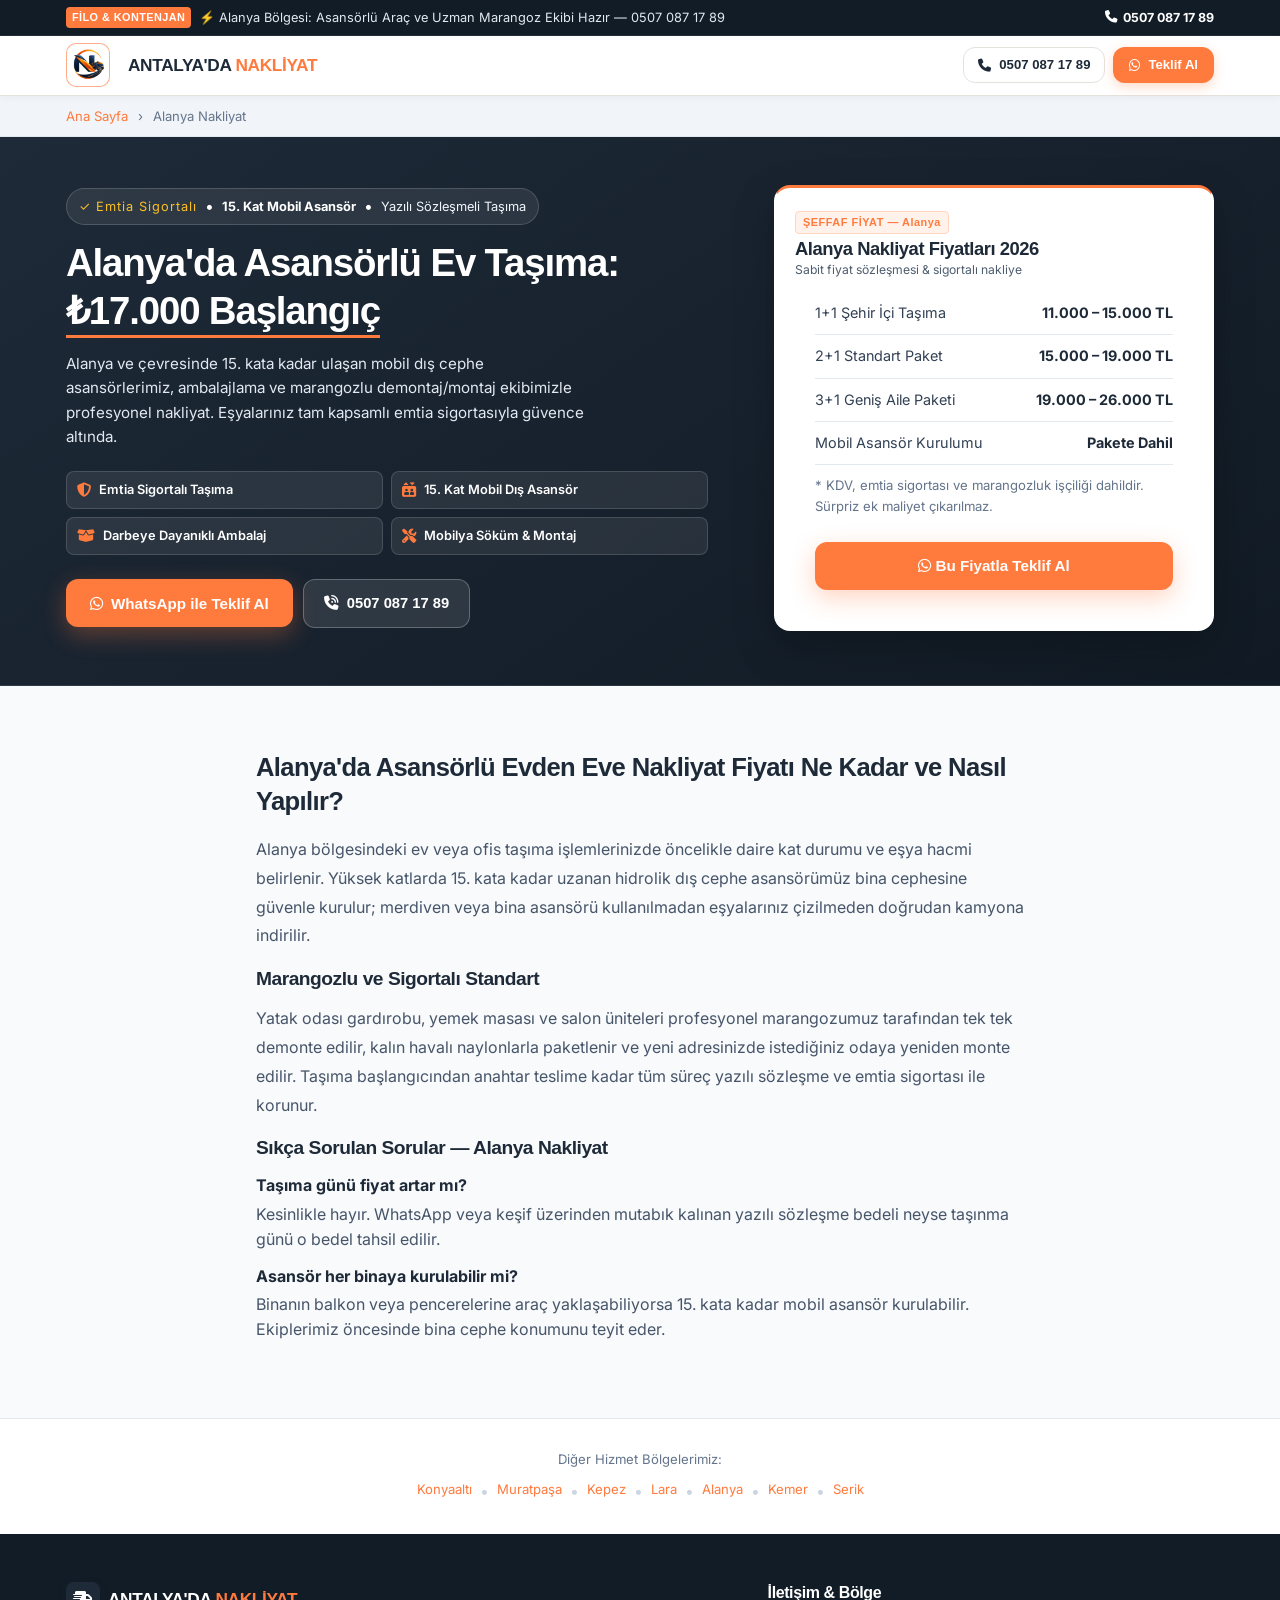
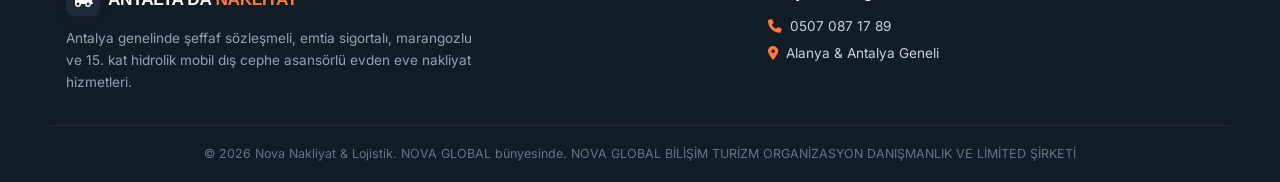
==== commit 4f6950f8: "fix(geo): fix Turkish grammar suffixes across district pages, convert H2s to question format, replac" ====
--- a/alanyada-nakliyat/index.html
+++ b/alanyada-nakliyat/index.html
@@ -11,7 +11,7 @@
     <meta name="geo.placename" content="Alanya, Antalya">
     <meta name="geo.position" content="36.5441;32.0060">
     <meta name="ICBM" content="36.5441, 32.0060">
-    <meta property="og:title" content="Alanya'de Nakliyat | ₺17.000 Asansörlü Taşıma">
+    <meta property="og:title" content="Alanya'da Nakliyat | ₺17.000 Asansörlü Taşıma">
     <meta property="og:description" content="Alanya evden eve nakliyat: 15. kat mobil asansör, marangozlu demontaj/montaj, sigortalı taşıma.">
     <meta property="og:url" content="https://antalyadanakliyat.com.tr/alanyada-nakliyat/">
     <meta property="og:type" content="website">
@@ -130,13 +130,13 @@
         <div class="container hero-grid">
             <div class="hero-left">
                 <div class="trust-score-pill">
-                    <span class="stars">★ 4.9/5.0</span>
+                    <span class="stars">✓ Emtia Sigortalı</span>
                     <span class="pill-dot">•</span>
-                    <span class="score-text"><strong>420+ Taşınma</strong></span>
+                    <span class="score-text"><strong>15. Kat Mobil Asansör</strong></span>
                     <span class="pill-dot">•</span>
-                    <span class="score-text">Sigortalı &amp; Garantili</span>
-                </div>
-                <h1 class="hero-h1">Alanya'de Asansörlü Ev Taşıma: <span class="hero-accent">₺17.000 Başlangıç</span></h1>
+                    <span class="score-text">Yazılı Sözleşmeli Taşıma</span>
+                </div>
+                <h1 class="hero-h1">Alanya'da Asansörlü Ev Taşıma: <span class="hero-accent">₺17.000 Başlangıç</span></h1>
                 <p class="hero-desc">Alanya ve çevresinde 15. kata kadar ulaşan mobil dış cephe asansörlerimiz, ambalajlama ve marangozlu demontaj/montaj ekibimizle profesyonel nakliyat. Eşyalarınız tam kapsamlı emtia sigortasıyla güvence altında.</p>
                 <div class="proof-chips-row">
                     <div class="proof-chip-item"><i class="fa-solid fa-shield-halved"></i><span>Emtia Sigortalı Taşıma</span></div>
@@ -187,7 +187,7 @@
     <!-- SEO CONTENT -->
     <section class="section" style="background:#F8FAFC;">
         <div class="container" style="max-width:800px;margin:0 auto;">
-            <h2 style="font-size:1.6rem;color:#1E2A38;margin-bottom:16px;">Alanya Evden Eve Nakliyat Süreci</h2>
+            <h2 style="font-size:1.6rem;color:#1E2A38;margin-bottom:16px;">Alanya'da Asansörlü Evden Eve Nakliyat Fiyatı Ne Kadar ve Nasıl Yapılır?</h2>
             <p style="color:#475569;line-height:1.8;margin-bottom:16px;">Alanya bölgesindeki ev veya ofis taşıma işlemlerinizde öncelikle daire kat durumu ve eşya hacmi belirlenir. Yüksek katlarda 15. kata kadar uzanan hidrolik dış cephe asansörümüz bina cephesine güvenle kurulur; merdiven veya bina asansörü kullanılmadan eşyalarınız çizilmeden doğrudan kamyona indirilir.</p>
             <h3 style="font-size:1.2rem;color:#1E2A38;margin-bottom:12px;">Marangozlu ve Sigortalı Standart</h3>
             <p style="color:#475569;line-height:1.8;margin-bottom:16px;">Yatak odası gardırobu, yemek masası ve salon üniteleri profesyonel marangozumuz tarafından tek tek demonte edilir, kalın havalı naylonlarla paketlenir ve yeni adresinizde istediğiniz odaya yeniden monte edilir. Taşıma başlangıcından anahtar teslime kadar tüm süreç yazılı sözleşme ve emtia sigortası ile korunur.</p>
@@ -237,7 +237,7 @@
         </div>
         <div class="footer-copy">
             <div class="container text-center">
-                <p>© 2026 Nova Nakliyat &amp; Lojistik. NOVA GLOBAL bünyesinde. NOVA GLOBAL BİLİŞİM TURİZM ORGANİZASYON DANIŞMANLIK VE LTD. ŞTİ.</p>
+                <p>© 2026 Nova Nakliyat &amp; Lojistik. NOVA GLOBAL bünyesinde. NOVA GLOBAL BİLİŞİM TURİZM ORGANİZASYON DANIŞMANLIK VE LİMİTED ŞİRKETİ</p>
             </div>
         </div>
     </footer>
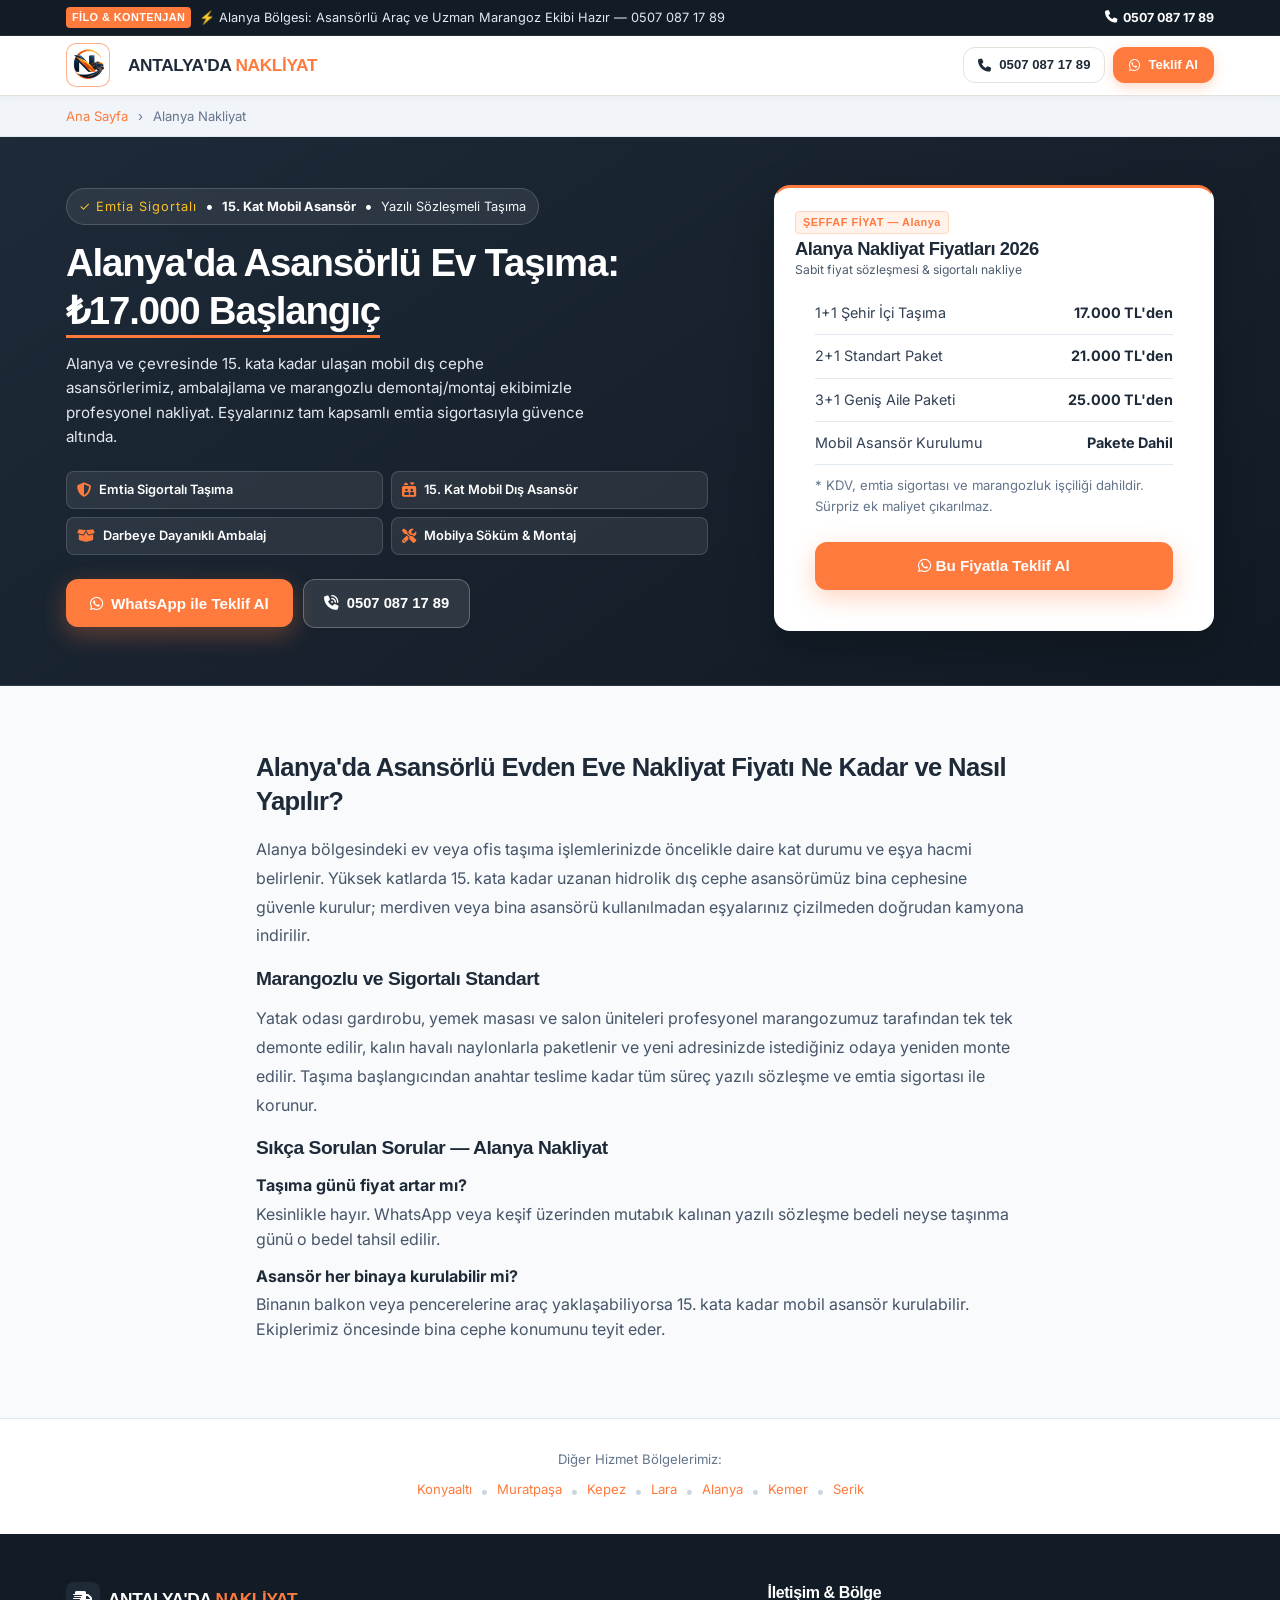
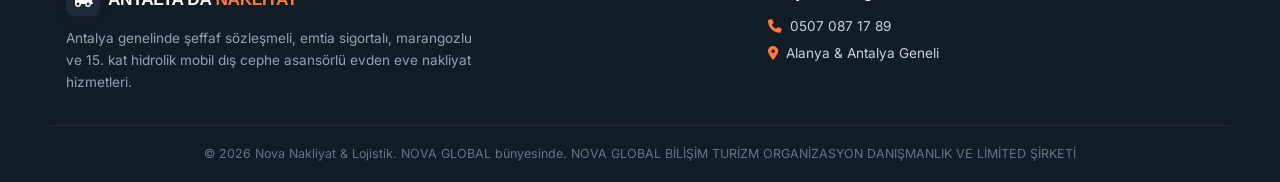
==== commit 61b36167: "fix(seo,cro): unify 1+1/2+1/3+1 prices across district tables and JSON-LD schemas" ====
--- a/alanyada-nakliyat/index.html
+++ b/alanyada-nakliyat/index.html
@@ -6,14 +6,14 @@
     <title>Alanya'da Nakliyat | ₺17.000 Asansörlü Evden Eve Taşıma — Nova Lojistik</title>
     <meta name="description" content="Alanya evden eve nakliyat: ₺17.000'den başlayan fiyatlarla 15. kat mobil dış asansörlü, emtia sigortalı, marangozlu ve profesyonel ambalajlı taşınma hizmeti.">
     <meta name="robots" content="index, follow, max-image-preview:large, max-snippet:-1, max-video-preview:-1">
-    <link rel="canonical" href="https://antalyadanakliyat.com.tr/alanyada-nakliyat/">
+    <link rel="canonical" href="https://www.antalyadanakliyat.com.tr/alanyada-nakliyat/">
     <meta name="geo.region" content="TR-07">
     <meta name="geo.placename" content="Alanya, Antalya">
     <meta name="geo.position" content="36.5441;32.0060">
     <meta name="ICBM" content="36.5441, 32.0060">
     <meta property="og:title" content="Alanya'da Nakliyat | ₺17.000 Asansörlü Taşıma">
     <meta property="og:description" content="Alanya evden eve nakliyat: 15. kat mobil asansör, marangozlu demontaj/montaj, sigortalı taşıma.">
-    <meta property="og:url" content="https://antalyadanakliyat.com.tr/alanyada-nakliyat/">
+    <meta property="og:url" content="https://www.antalyadanakliyat.com.tr/alanyada-nakliyat/">
     <meta property="og:type" content="website">
     <meta property="og:locale" content="tr_TR">
     <meta name="twitter:card" content="summary">
@@ -37,9 +37,9 @@
       "@graph": [
         {
           "@type": "MovingCompany",
-          "@id": "https://antalyadanakliyat.com.tr/#business",
+          "@id": "https://www.antalyadanakliyat.com.tr/#business",
           "name": "Alanya Evden Eve Nakliyat — Nova Lojistik",
-          "url": "https://antalyadanakliyat.com.tr/alanyada-nakliyat/",
+          "url": "https://www.antalyadanakliyat.com.tr/alanyada-nakliyat/",
           "telephone": "+905070871789",
           "priceRange": "₺₺",
           "address": {
@@ -68,20 +68,20 @@
         {
           "@type": "Service",
           "name": "Alanya Evden Eve Asansörlü Nakliyat",
-          "provider": {"@id": "https://antalyadanakliyat.com.tr/#business"},
+          "provider": {"@id": "https://www.antalyadanakliyat.com.tr/#business"},
           "serviceType": "Evden Eve Taşıma, Şehir İçi Nakliyat, Asansörlü Nakliye",
           "areaServed": "Alanya, Antalya",
           "offers": [
-            {"@type": "Offer", "name": "1+1 Ev Taşıma", "price": "14000", "priceCurrency": "TRY"},
-            {"@type": "Offer", "name": "2+1 Standart Taşıma", "price": "17000", "priceCurrency": "TRY"},
-            {"@type": "Offer", "name": "3+1 Asansörlü Taşıma", "price": "22000", "priceCurrency": "TRY"}
+            {"@type": "Offer", "name": "1+1 Ev Taşıma", "price": "17000", "priceCurrency": "TRY"},
+            {"@type": "Offer", "name": "2+1 Standart Taşıma", "price": "21000", "priceCurrency": "TRY"},
+            {"@type": "Offer", "name": "3+1 Asansörlü Taşıma", "price": "25000", "priceCurrency": "TRY"}
           ]
         },
         {
           "@type": "BreadcrumbList",
           "itemListElement": [
-            {"@type": "ListItem", "position": 1, "name": "Ana Sayfa", "item": "https://antalyadanakliyat.com.tr/"},
-            {"@type": "ListItem", "position": 2, "name": "Alanya Nakliyat", "item": "https://antalyadanakliyat.com.tr/alanyada-nakliyat/"}
+            {"@type": "ListItem", "position": 1, "name": "Ana Sayfa", "item": "https://www.antalyadanakliyat.com.tr/"},
+            {"@type": "ListItem", "position": 2, "name": "Alanya Nakliyat", "item": "https://www.antalyadanakliyat.com.tr/alanyada-nakliyat/"}
           ]
         }
       ]
@@ -160,15 +160,15 @@
                     <table style="width:100%;border-collapse:collapse;font-size:0.9rem;">
                         <tr style="border-bottom:1px solid #E2E8F0;">
                             <td style="padding:10px 0;color:#334155;">1+1 Şehir İçi Taşıma</td>
-                            <td style="padding:10px 0;font-weight:700;color:#1E2A38;text-align:right;">11.000 – 15.000 TL</td>
+                            <td style="padding:10px 0;font-weight:700;color:#1E2A38;text-align:right;">17.000 TL'den</td>
                         </tr>
                         <tr style="border-bottom:1px solid #E2E8F0;">
                             <td style="padding:10px 0;color:#334155;">2+1 Standart Paket</td>
-                            <td style="padding:10px 0;font-weight:700;color:#1E2A38;text-align:right;">15.000 – 19.000 TL</td>
+                            <td style="padding:10px 0;font-weight:700;color:#1E2A38;text-align:right;">21.000 TL'den</td>
                         </tr>
                         <tr style="border-bottom:1px solid #E2E8F0;">
                             <td style="padding:10px 0;color:#334155;">3+1 Geniş Aile Paketi</td>
-                            <td style="padding:10px 0;font-weight:700;color:#1E2A38;text-align:right;">19.000 – 26.000 TL</td>
+                            <td style="padding:10px 0;font-weight:700;color:#1E2A38;text-align:right;">25.000 TL'den</td>
                         </tr>
                         <tr style="border-bottom:1px solid #E2E8F0;">
                             <td style="padding:10px 0;color:#334155;">Mobil Asansör Kurulumu</td>
